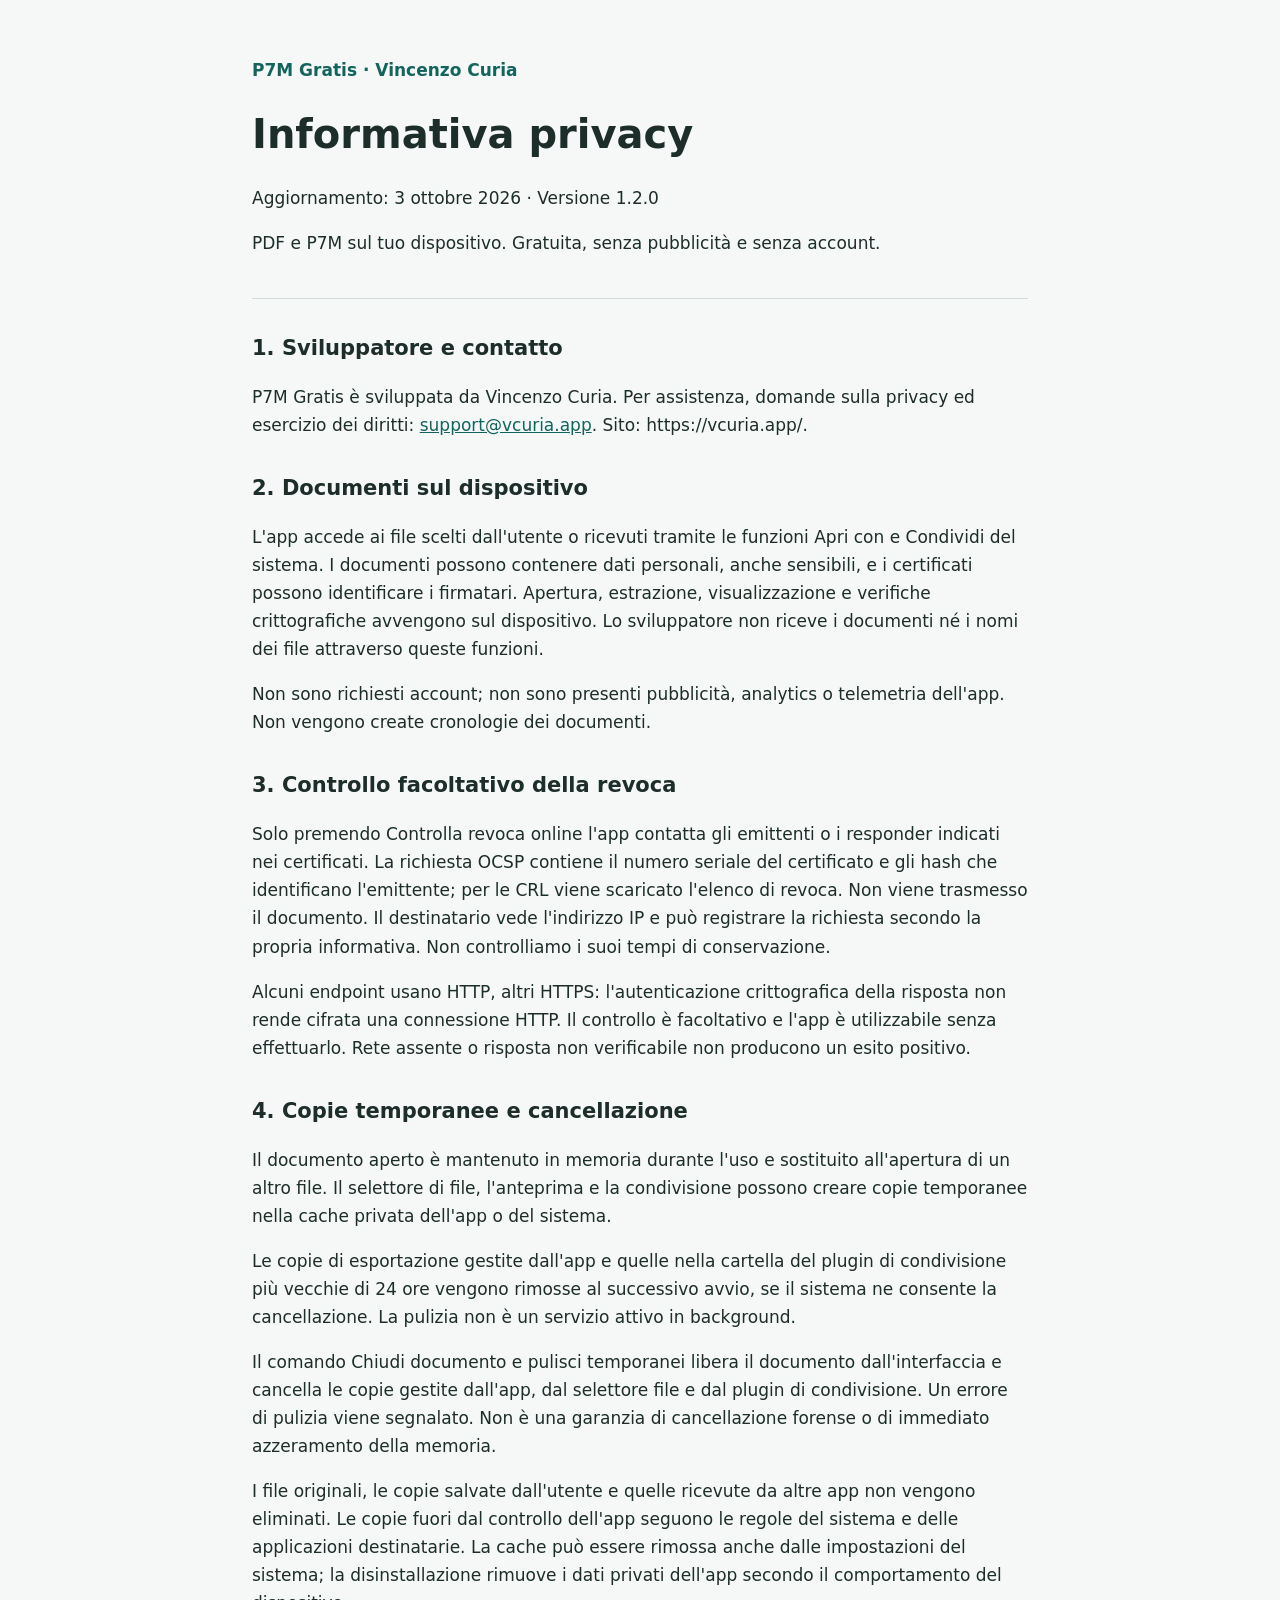
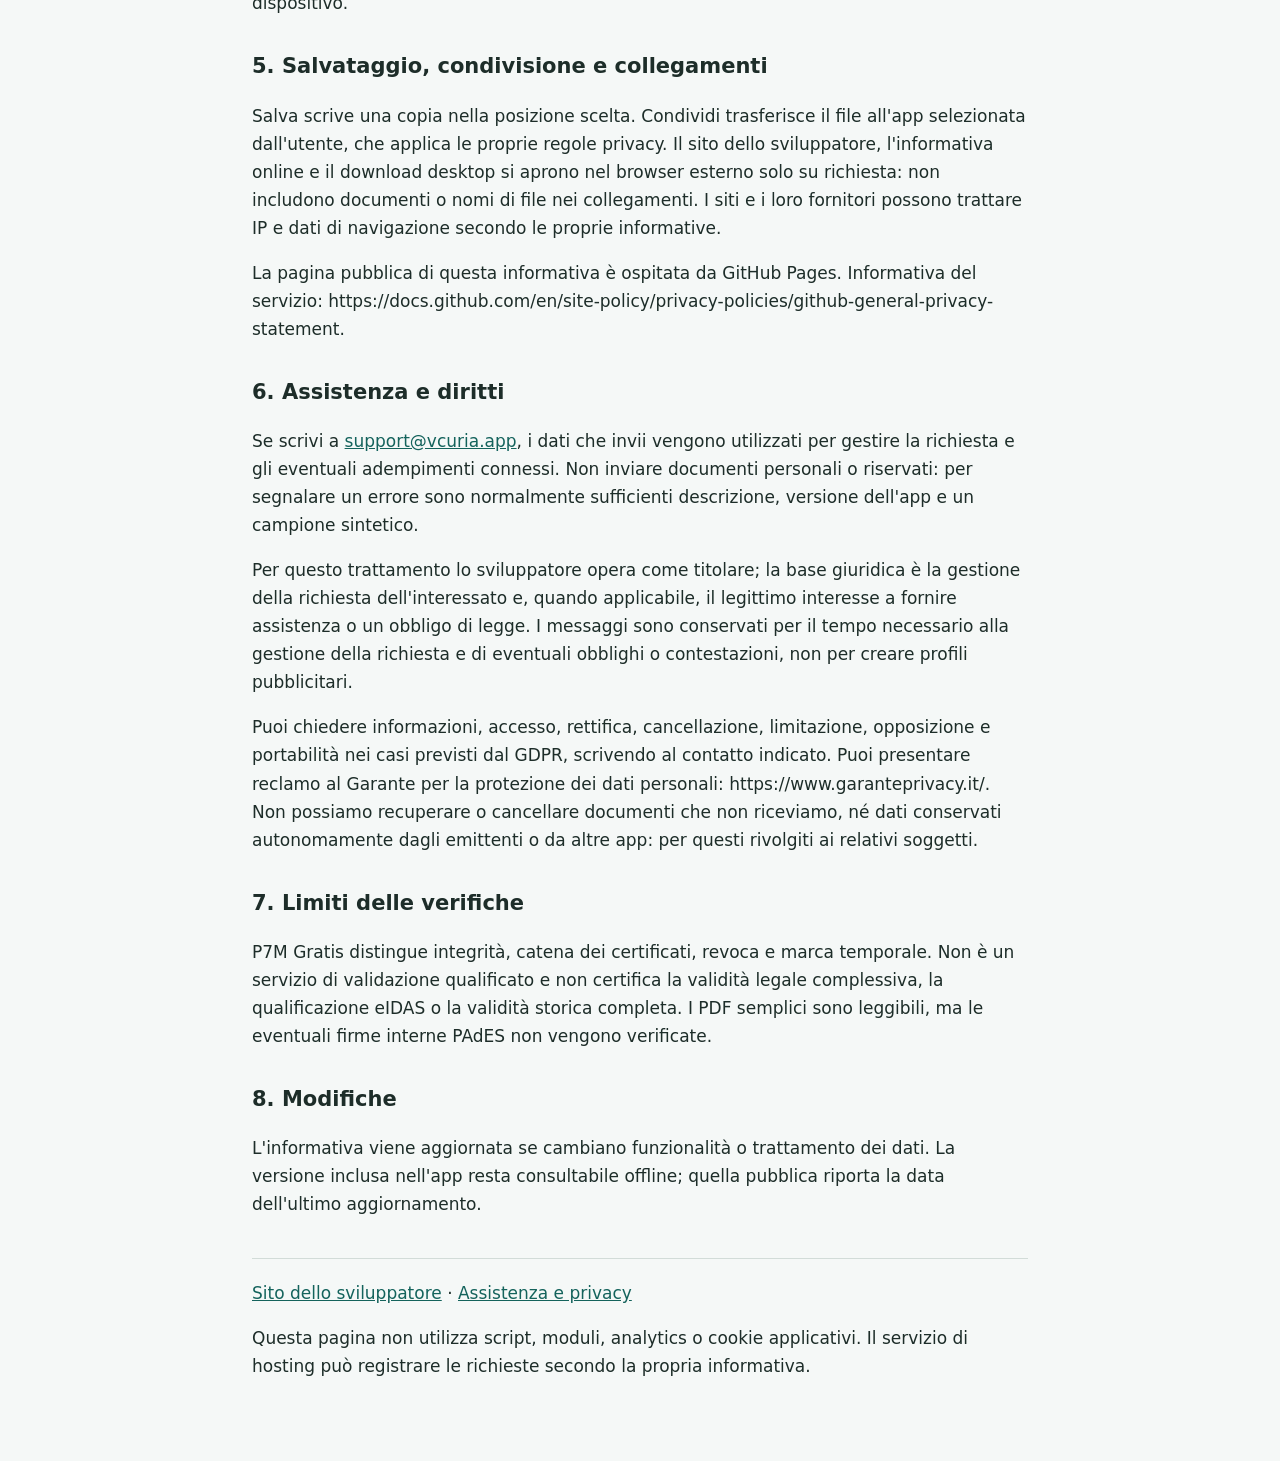
==== docs/index.html @ 818cdf2a "Prepare mobile 1.2.0 with offline guide, privacy, support and managed temporary files" ====
<!doctype html><html lang="it"><head><meta charset="utf-8"><meta name="viewport" content="width=device-width,initial-scale=1"><meta name="description" content="Informativa privacy di P7M Gratis: documenti sul dispositivo, revoca facoltativa e copie temporanee."><title>Privacy — P7M Gratis</title><style>:root{color-scheme:light dark}*{box-sizing:border-box}body{margin:0;background:light-dark(#f5f8f7,#111b19);color:light-dark(#1d2d29,#e5efeb);font:17px/1.65 system-ui,sans-serif}main{max-width:820px;margin:auto;padding:32px 22px 64px}header{padding:24px 0;border-bottom:1px solid #718e8544}h1{font-size:clamp(28px,6vw,40px);line-height:1.15}h2{font-size:21px;margin-top:32px}a{color:light-dark(#14635c,#8adbc7);overflow-wrap:anywhere}p{overflow-wrap:anywhere}.brand{font-weight:700;color:light-dark(#14635c,#8adbc7)}footer{margin-top:40px;border-top:1px solid #718e8544;padding-top:20px}</style></head><body><main><header><div class="brand">P7M Gratis · Vincenzo Curia</div><h1>Informativa privacy</h1><p>Aggiornamento: 3 ottobre 2026 · Versione 1.2.0</p><p>PDF e P7M sul tuo dispositivo. Gratuita, senza pubblicità e senza account.</p></header><section><h2>1. Sviluppatore e contatto</h2><p>P7M Gratis è sviluppata da Vincenzo Curia. Per assistenza, domande sulla privacy ed esercizio dei diritti: <a href="mailto:support@vcuria.app">support@vcuria.app</a>. Sito: https://vcuria.app/.</p></section>
<section><h2>2. Documenti sul dispositivo</h2><p>L&#x27;app accede ai file scelti dall&#x27;utente o ricevuti tramite le funzioni Apri con e Condividi del sistema. I documenti possono contenere dati personali, anche sensibili, e i certificati possono identificare i firmatari. Apertura, estrazione, visualizzazione e verifiche crittografiche avvengono sul dispositivo. Lo sviluppatore non riceve i documenti né i nomi dei file attraverso queste funzioni.</p><p>Non sono richiesti account; non sono presenti pubblicità, analytics o telemetria dell&#x27;app. Non vengono create cronologie dei documenti.</p></section>
<section><h2>3. Controllo facoltativo della revoca</h2><p>Solo premendo Controlla revoca online l&#x27;app contatta gli emittenti o i responder indicati nei certificati. La richiesta OCSP contiene il numero seriale del certificato e gli hash che identificano l&#x27;emittente; per le CRL viene scaricato l&#x27;elenco di revoca. Non viene trasmesso il documento. Il destinatario vede l&#x27;indirizzo IP e può registrare la richiesta secondo la propria informativa. Non controlliamo i suoi tempi di conservazione.</p><p>Alcuni endpoint usano HTTP, altri HTTPS: l&#x27;autenticazione crittografica della risposta non rende cifrata una connessione HTTP. Il controllo è facoltativo e l&#x27;app è utilizzabile senza effettuarlo. Rete assente o risposta non verificabile non producono un esito positivo.</p></section>
<section><h2>4. Copie temporanee e cancellazione</h2><p>Il documento aperto è mantenuto in memoria durante l&#x27;uso e sostituito all&#x27;apertura di un altro file. Il selettore di file, l&#x27;anteprima e la condivisione possono creare copie temporanee nella cache privata dell&#x27;app o del sistema.</p><p>Le copie di esportazione gestite dall&#x27;app e quelle nella cartella del plugin di condivisione più vecchie di 24 ore vengono rimosse al successivo avvio, se il sistema ne consente la cancellazione. La pulizia non è un servizio attivo in background.</p><p>Il comando Chiudi documento e pulisci temporanei libera il documento dall&#x27;interfaccia e cancella le copie gestite dall&#x27;app, dal selettore file e dal plugin di condivisione. Un errore di pulizia viene segnalato. Non è una garanzia di cancellazione forense o di immediato azzeramento della memoria.</p><p>I file originali, le copie salvate dall&#x27;utente e quelle ricevute da altre app non vengono eliminati. Le copie fuori dal controllo dell&#x27;app seguono le regole del sistema e delle applicazioni destinatarie. La cache può essere rimossa anche dalle impostazioni del sistema; la disinstallazione rimuove i dati privati dell&#x27;app secondo il comportamento del dispositivo.</p></section>
<section><h2>5. Salvataggio, condivisione e collegamenti</h2><p>Salva scrive una copia nella posizione scelta. Condividi trasferisce il file all&#x27;app selezionata dall&#x27;utente, che applica le proprie regole privacy. Il sito dello sviluppatore, l&#x27;informativa online e il download desktop si aprono nel browser esterno solo su richiesta: non includono documenti o nomi di file nei collegamenti. I siti e i loro fornitori possono trattare IP e dati di navigazione secondo le proprie informative.</p><p>La pagina pubblica di questa informativa è ospitata da GitHub Pages. Informativa del servizio: https://docs.github.com/en/site-policy/privacy-policies/github-general-privacy-statement.</p></section>
<section><h2>6. Assistenza e diritti</h2><p>Se scrivi a <a href="mailto:support@vcuria.app">support@vcuria.app</a>, i dati che invii vengono utilizzati per gestire la richiesta e gli eventuali adempimenti connessi. Non inviare documenti personali o riservati: per segnalare un errore sono normalmente sufficienti descrizione, versione dell&#x27;app e un campione sintetico.</p><p>Per questo trattamento lo sviluppatore opera come titolare; la base giuridica è la gestione della richiesta dell&#x27;interessato e, quando applicabile, il legittimo interesse a fornire assistenza o un obbligo di legge. I messaggi sono conservati per il tempo necessario alla gestione della richiesta e di eventuali obblighi o contestazioni, non per creare profili pubblicitari.</p><p>Puoi chiedere informazioni, accesso, rettifica, cancellazione, limitazione, opposizione e portabilità nei casi previsti dal GDPR, scrivendo al contatto indicato. Puoi presentare reclamo al Garante per la protezione dei dati personali: https://www.garanteprivacy.it/. Non possiamo recuperare o cancellare documenti che non riceviamo, né dati conservati autonomamente dagli emittenti o da altre app: per questi rivolgiti ai relativi soggetti.</p></section>
<section><h2>7. Limiti delle verifiche</h2><p>P7M Gratis distingue integrità, catena dei certificati, revoca e marca temporale. Non è un servizio di validazione qualificato e non certifica la validità legale complessiva, la qualificazione eIDAS o la validità storica completa. I PDF semplici sono leggibili, ma le eventuali firme interne PAdES non vengono verificate.</p></section>
<section><h2>8. Modifiche</h2><p>L&#x27;informativa viene aggiornata se cambiano funzionalità o trattamento dei dati. La versione inclusa nell&#x27;app resta consultabile offline; quella pubblica riporta la data dell&#x27;ultimo aggiornamento.</p><p></p></section><footer><a href="https://vcuria.app/">Sito dello sviluppatore</a> · <a href="mailto:support@vcuria.app">Assistenza e privacy</a><p>Questa pagina non utilizza script, moduli, analytics o cookie applicativi. Il servizio di hosting può registrare le richieste secondo la propria informativa.</p></footer></main></body></html>
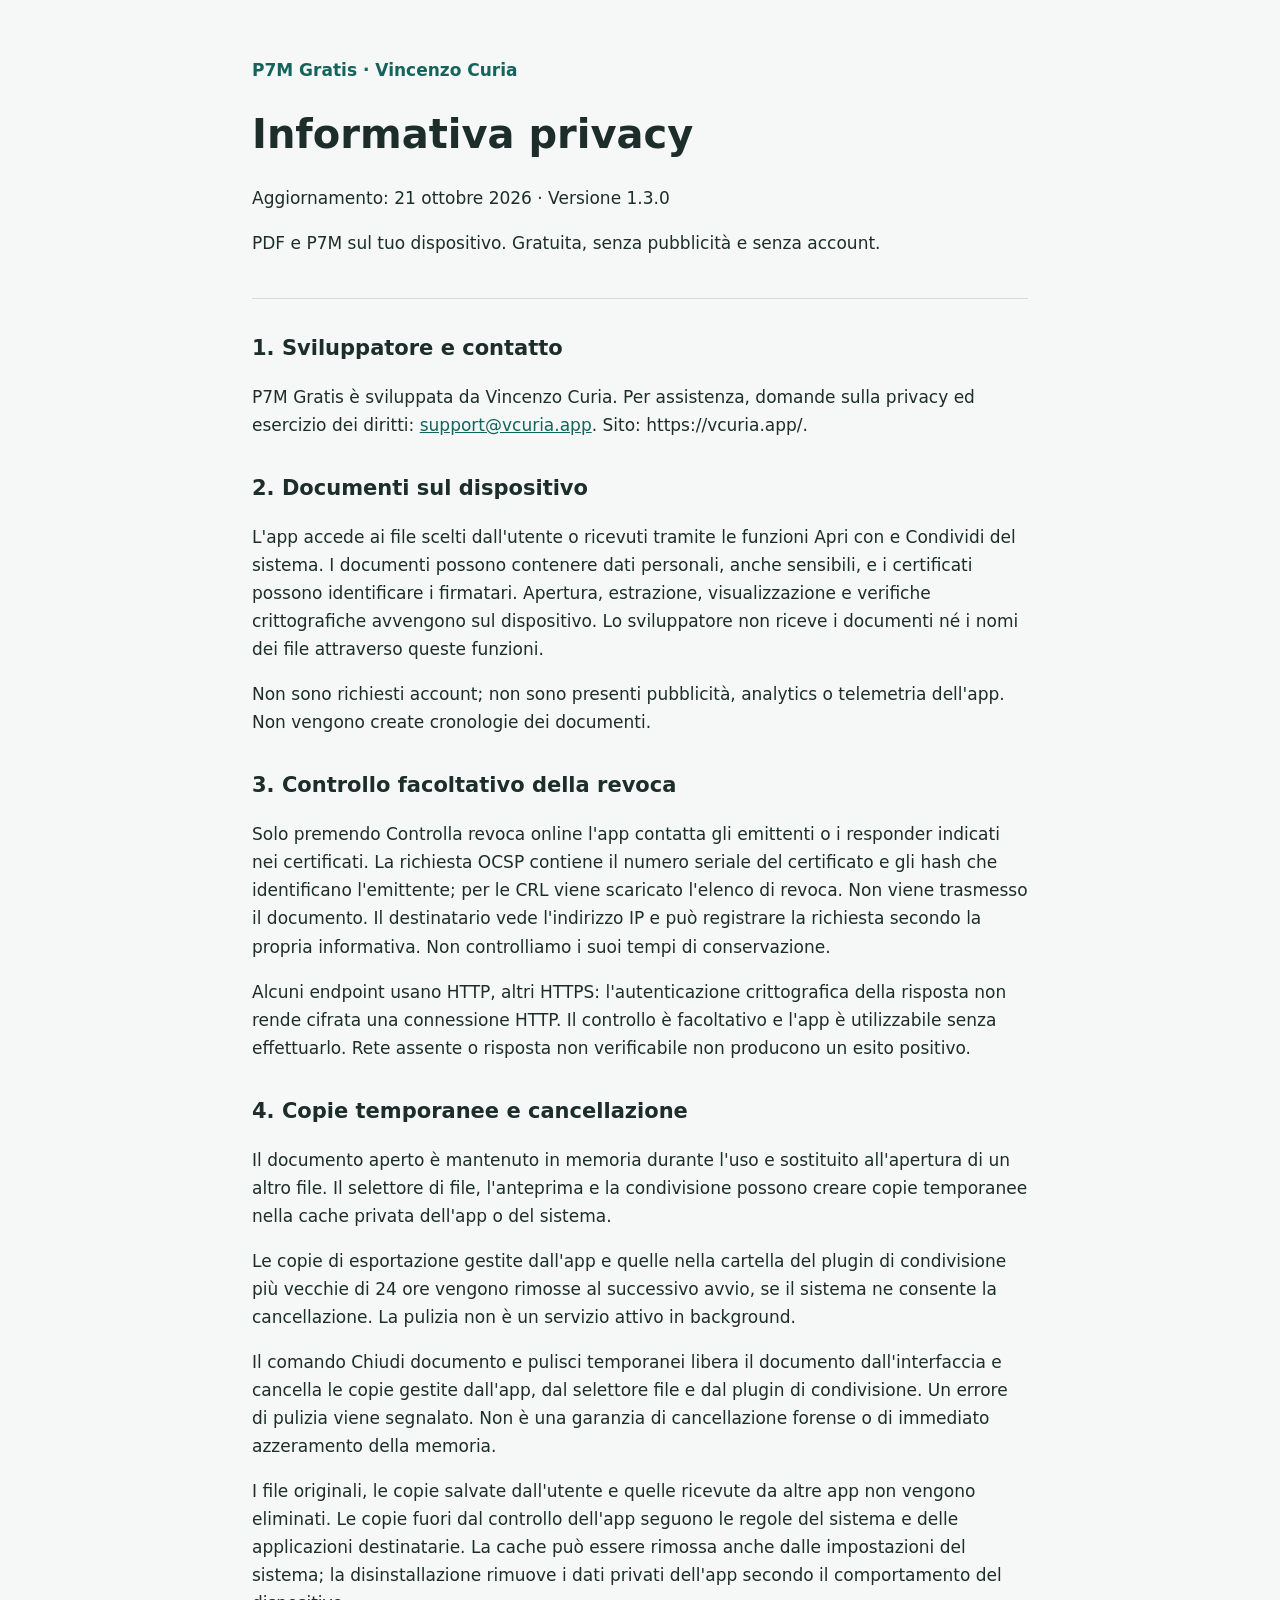
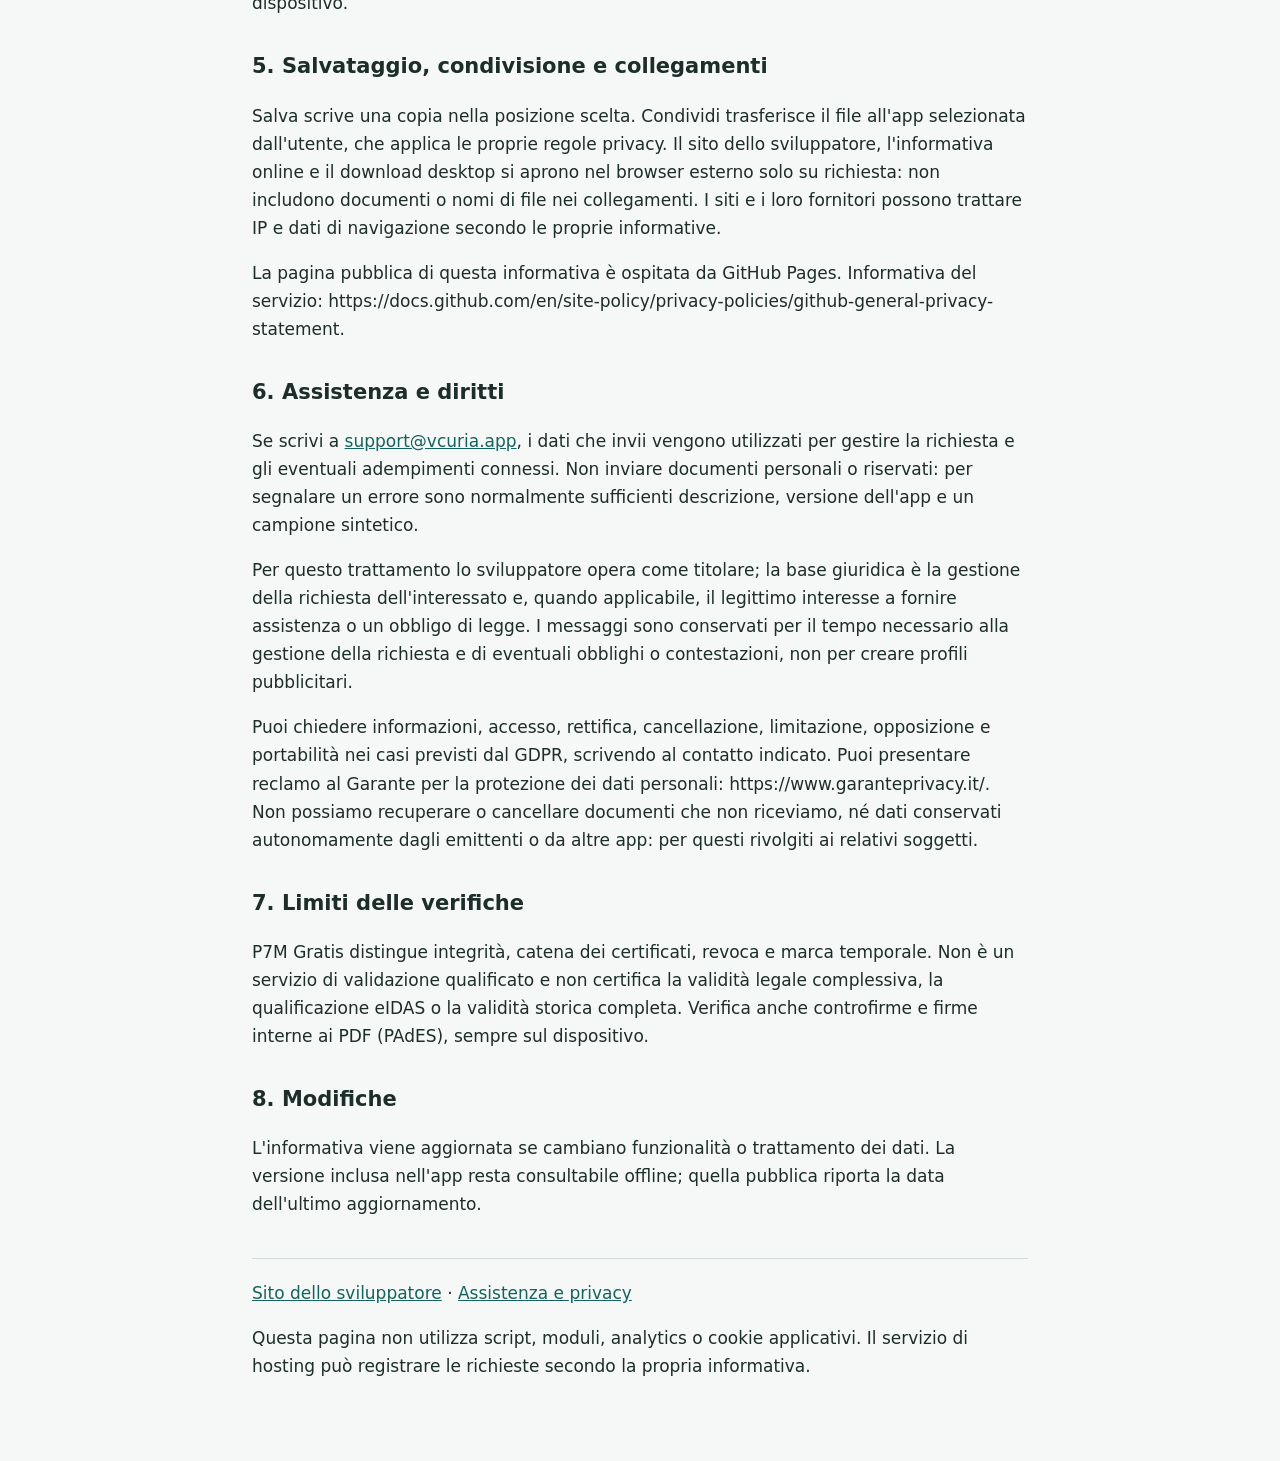
==== commit 20de0d31: "Privacy e pagine pubbliche aggiornate alla versione 1.3.0 con verifica PAdES e controfirme Co-Author" ====
--- a/docs/index.html
+++ b/docs/index.html
@@ -1,8 +1,8 @@
-<!doctype html><html lang="it"><head><meta charset="utf-8"><meta name="viewport" content="width=device-width,initial-scale=1"><meta name="description" content="Informativa privacy di P7M Gratis: documenti sul dispositivo, revoca facoltativa e copie temporanee."><title>Privacy — P7M Gratis</title><style>:root{color-scheme:light dark}*{box-sizing:border-box}body{margin:0;background:light-dark(#f5f8f7,#111b19);color:light-dark(#1d2d29,#e5efeb);font:17px/1.65 system-ui,sans-serif}main{max-width:820px;margin:auto;padding:32px 22px 64px}header{padding:24px 0;border-bottom:1px solid #718e8544}h1{font-size:clamp(28px,6vw,40px);line-height:1.15}h2{font-size:21px;margin-top:32px}a{color:light-dark(#14635c,#8adbc7);overflow-wrap:anywhere}p{overflow-wrap:anywhere}.brand{font-weight:700;color:light-dark(#14635c,#8adbc7)}footer{margin-top:40px;border-top:1px solid #718e8544;padding-top:20px}</style></head><body><main><header><div class="brand">P7M Gratis · Vincenzo Curia</div><h1>Informativa privacy</h1><p>Aggiornamento: 3 ottobre 2026 · Versione 1.2.0</p><p>PDF e P7M sul tuo dispositivo. Gratuita, senza pubblicità e senza account.</p></header><section><h2>1. Sviluppatore e contatto</h2><p>P7M Gratis è sviluppata da Vincenzo Curia. Per assistenza, domande sulla privacy ed esercizio dei diritti: <a href="mailto:support@vcuria.app">support@vcuria.app</a>. Sito: https://vcuria.app/.</p></section>
+<!doctype html><html lang="it"><head><meta charset="utf-8"><meta name="viewport" content="width=device-width,initial-scale=1"><meta name="description" content="Informativa privacy di P7M Gratis: documenti sul dispositivo, revoca facoltativa e copie temporanee."><title>Privacy — P7M Gratis</title><style>:root{color-scheme:light dark}*{box-sizing:border-box}body{margin:0;background:light-dark(#f5f8f7,#111b19);color:light-dark(#1d2d29,#e5efeb);font:17px/1.65 system-ui,sans-serif}main{max-width:820px;margin:auto;padding:32px 22px 64px}header{padding:24px 0;border-bottom:1px solid #718e8544}h1{font-size:clamp(28px,6vw,40px);line-height:1.15}h2{font-size:21px;margin-top:32px}a{color:light-dark(#14635c,#8adbc7);overflow-wrap:anywhere}p{overflow-wrap:anywhere}.brand{font-weight:700;color:light-dark(#14635c,#8adbc7)}footer{margin-top:40px;border-top:1px solid #718e8544;padding-top:20px}</style></head><body><main><header><div class="brand">P7M Gratis · Vincenzo Curia</div><h1>Informativa privacy</h1><p>Aggiornamento: 21 ottobre 2026 · Versione 1.3.0</p><p>PDF e P7M sul tuo dispositivo. Gratuita, senza pubblicità e senza account.</p></header><section><h2>1. Sviluppatore e contatto</h2><p>P7M Gratis è sviluppata da Vincenzo Curia. Per assistenza, domande sulla privacy ed esercizio dei diritti: <a href="mailto:support@vcuria.app">support@vcuria.app</a>. Sito: https://vcuria.app/.</p></section>
 <section><h2>2. Documenti sul dispositivo</h2><p>L&#x27;app accede ai file scelti dall&#x27;utente o ricevuti tramite le funzioni Apri con e Condividi del sistema. I documenti possono contenere dati personali, anche sensibili, e i certificati possono identificare i firmatari. Apertura, estrazione, visualizzazione e verifiche crittografiche avvengono sul dispositivo. Lo sviluppatore non riceve i documenti né i nomi dei file attraverso queste funzioni.</p><p>Non sono richiesti account; non sono presenti pubblicità, analytics o telemetria dell&#x27;app. Non vengono create cronologie dei documenti.</p></section>
 <section><h2>3. Controllo facoltativo della revoca</h2><p>Solo premendo Controlla revoca online l&#x27;app contatta gli emittenti o i responder indicati nei certificati. La richiesta OCSP contiene il numero seriale del certificato e gli hash che identificano l&#x27;emittente; per le CRL viene scaricato l&#x27;elenco di revoca. Non viene trasmesso il documento. Il destinatario vede l&#x27;indirizzo IP e può registrare la richiesta secondo la propria informativa. Non controlliamo i suoi tempi di conservazione.</p><p>Alcuni endpoint usano HTTP, altri HTTPS: l&#x27;autenticazione crittografica della risposta non rende cifrata una connessione HTTP. Il controllo è facoltativo e l&#x27;app è utilizzabile senza effettuarlo. Rete assente o risposta non verificabile non producono un esito positivo.</p></section>
 <section><h2>4. Copie temporanee e cancellazione</h2><p>Il documento aperto è mantenuto in memoria durante l&#x27;uso e sostituito all&#x27;apertura di un altro file. Il selettore di file, l&#x27;anteprima e la condivisione possono creare copie temporanee nella cache privata dell&#x27;app o del sistema.</p><p>Le copie di esportazione gestite dall&#x27;app e quelle nella cartella del plugin di condivisione più vecchie di 24 ore vengono rimosse al successivo avvio, se il sistema ne consente la cancellazione. La pulizia non è un servizio attivo in background.</p><p>Il comando Chiudi documento e pulisci temporanei libera il documento dall&#x27;interfaccia e cancella le copie gestite dall&#x27;app, dal selettore file e dal plugin di condivisione. Un errore di pulizia viene segnalato. Non è una garanzia di cancellazione forense o di immediato azzeramento della memoria.</p><p>I file originali, le copie salvate dall&#x27;utente e quelle ricevute da altre app non vengono eliminati. Le copie fuori dal controllo dell&#x27;app seguono le regole del sistema e delle applicazioni destinatarie. La cache può essere rimossa anche dalle impostazioni del sistema; la disinstallazione rimuove i dati privati dell&#x27;app secondo il comportamento del dispositivo.</p></section>
 <section><h2>5. Salvataggio, condivisione e collegamenti</h2><p>Salva scrive una copia nella posizione scelta. Condividi trasferisce il file all&#x27;app selezionata dall&#x27;utente, che applica le proprie regole privacy. Il sito dello sviluppatore, l&#x27;informativa online e il download desktop si aprono nel browser esterno solo su richiesta: non includono documenti o nomi di file nei collegamenti. I siti e i loro fornitori possono trattare IP e dati di navigazione secondo le proprie informative.</p><p>La pagina pubblica di questa informativa è ospitata da GitHub Pages. Informativa del servizio: https://docs.github.com/en/site-policy/privacy-policies/github-general-privacy-statement.</p></section>
 <section><h2>6. Assistenza e diritti</h2><p>Se scrivi a <a href="mailto:support@vcuria.app">support@vcuria.app</a>, i dati che invii vengono utilizzati per gestire la richiesta e gli eventuali adempimenti connessi. Non inviare documenti personali o riservati: per segnalare un errore sono normalmente sufficienti descrizione, versione dell&#x27;app e un campione sintetico.</p><p>Per questo trattamento lo sviluppatore opera come titolare; la base giuridica è la gestione della richiesta dell&#x27;interessato e, quando applicabile, il legittimo interesse a fornire assistenza o un obbligo di legge. I messaggi sono conservati per il tempo necessario alla gestione della richiesta e di eventuali obblighi o contestazioni, non per creare profili pubblicitari.</p><p>Puoi chiedere informazioni, accesso, rettifica, cancellazione, limitazione, opposizione e portabilità nei casi previsti dal GDPR, scrivendo al contatto indicato. Puoi presentare reclamo al Garante per la protezione dei dati personali: https://www.garanteprivacy.it/. Non possiamo recuperare o cancellare documenti che non riceviamo, né dati conservati autonomamente dagli emittenti o da altre app: per questi rivolgiti ai relativi soggetti.</p></section>
-<section><h2>7. Limiti delle verifiche</h2><p>P7M Gratis distingue integrità, catena dei certificati, revoca e marca temporale. Non è un servizio di validazione qualificato e non certifica la validità legale complessiva, la qualificazione eIDAS o la validità storica completa. I PDF semplici sono leggibili, ma le eventuali firme interne PAdES non vengono verificate.</p></section>
+<section><h2>7. Limiti delle verifiche</h2><p>P7M Gratis distingue integrità, catena dei certificati, revoca e marca temporale. Non è un servizio di validazione qualificato e non certifica la validità legale complessiva, la qualificazione eIDAS o la validità storica completa. Verifica anche controfirme e firme interne ai PDF (PAdES), sempre sul dispositivo.</p></section>
 <section><h2>8. Modifiche</h2><p>L&#x27;informativa viene aggiornata se cambiano funzionalità o trattamento dei dati. La versione inclusa nell&#x27;app resta consultabile offline; quella pubblica riporta la data dell&#x27;ultimo aggiornamento.</p><p></p></section><footer><a href="https://vcuria.app/">Sito dello sviluppatore</a> · <a href="mailto:support@vcuria.app">Assistenza e privacy</a><p>Questa pagina non utilizza script, moduli, analytics o cookie applicativi. Il servizio di hosting può registrare le richieste secondo la propria informativa.</p></footer></main></body></html>
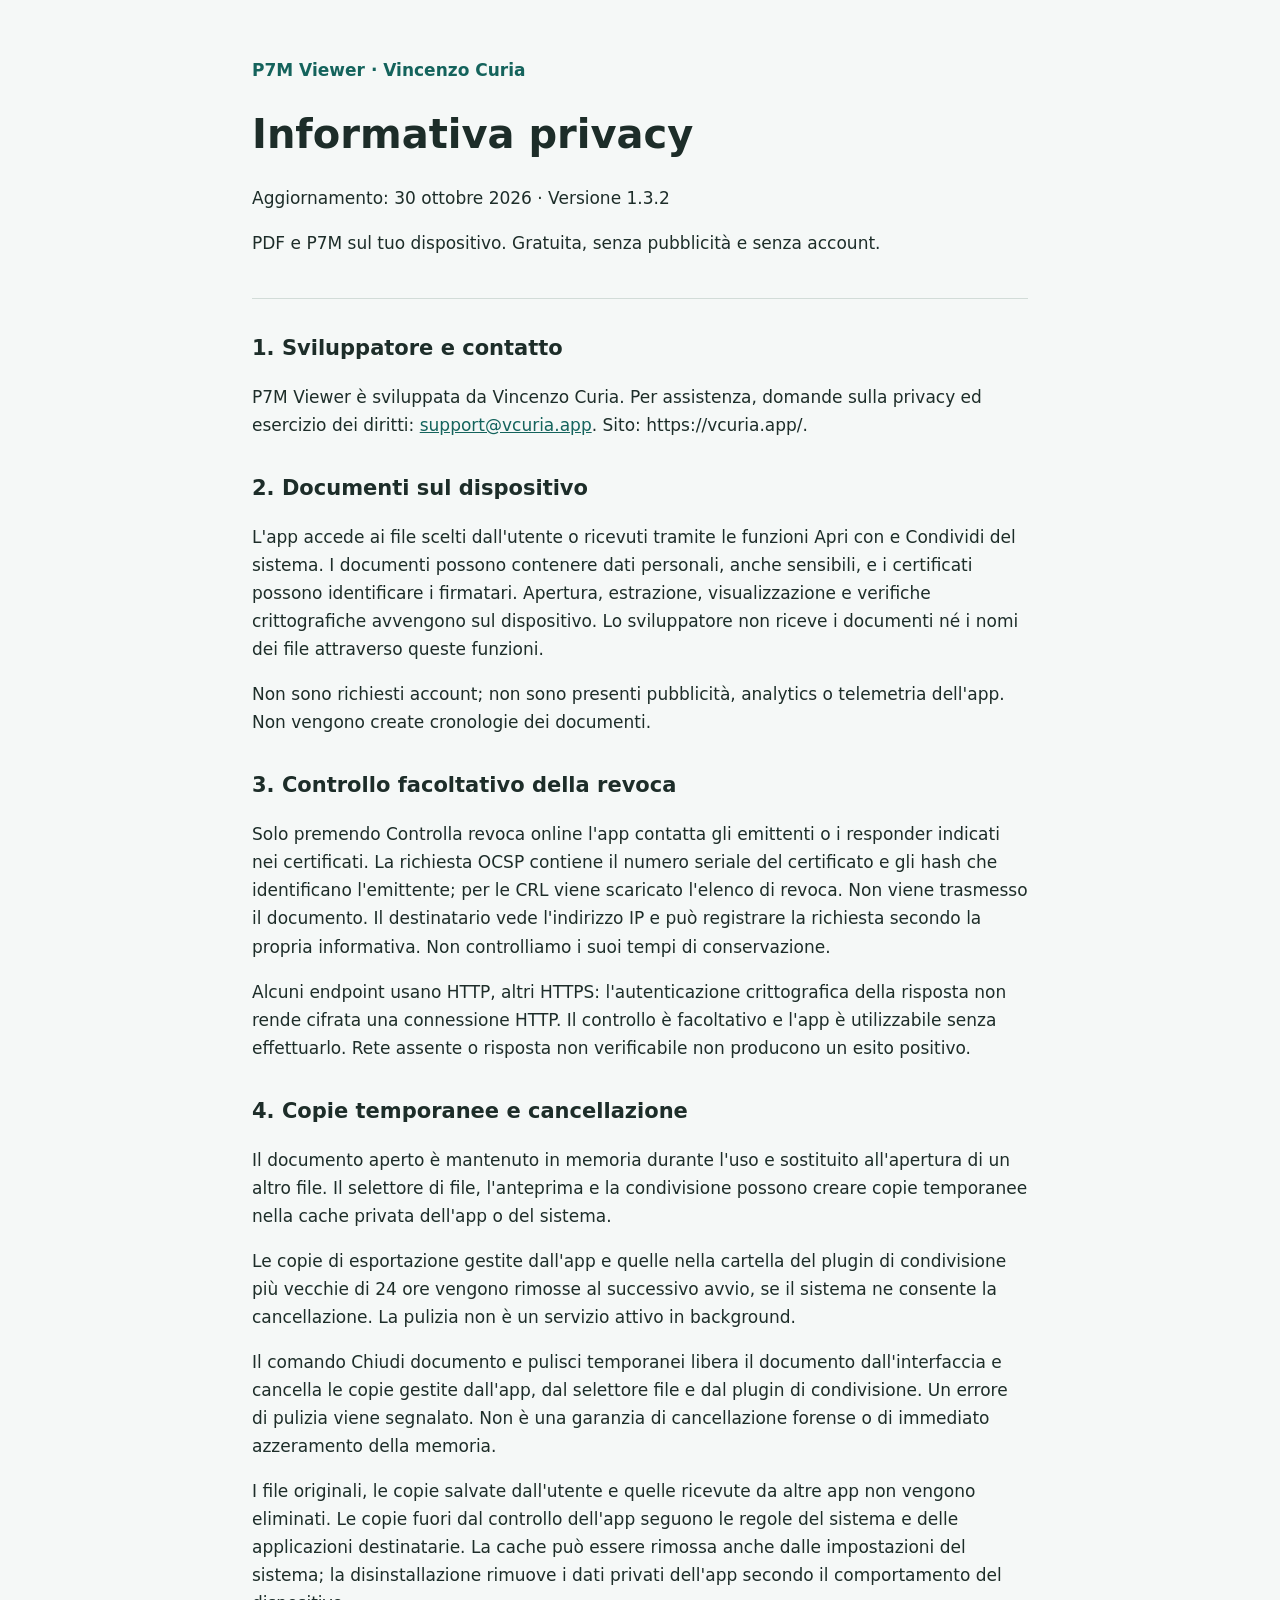
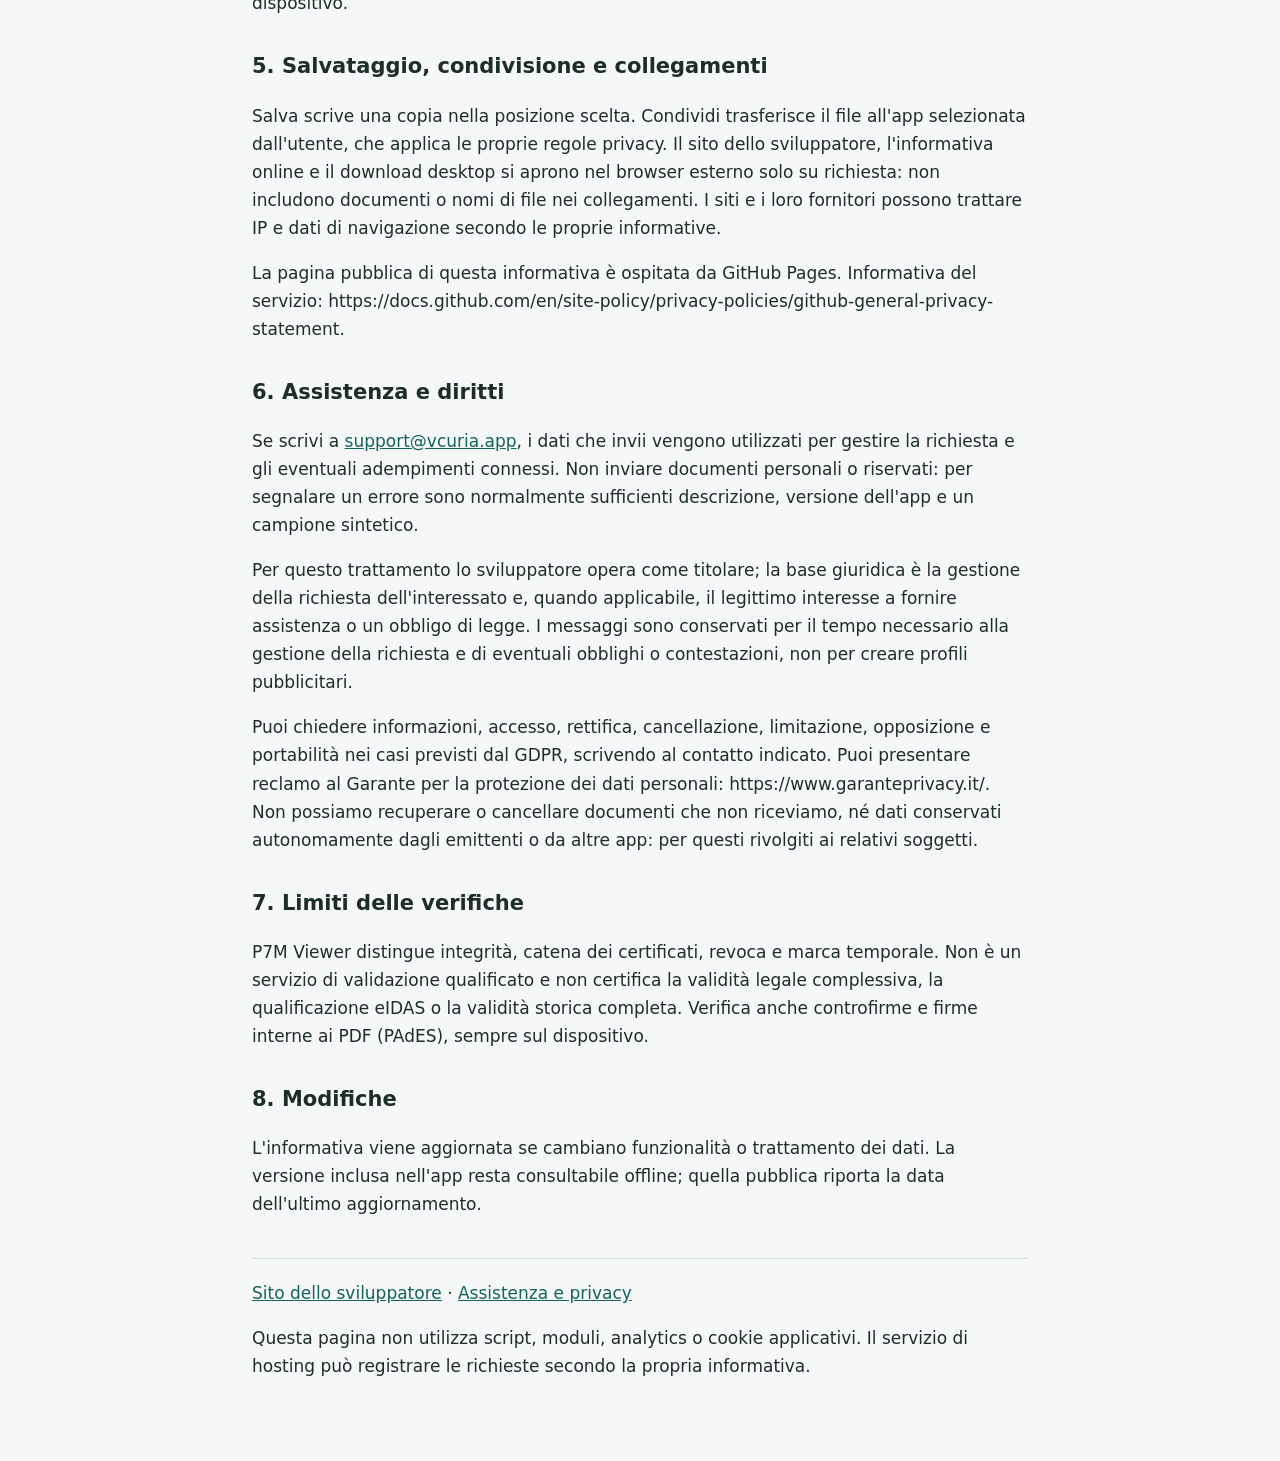
==== commit db868df5: "Android 1.3.2: rinomina l'app in P7M Viewer per le norme Google Play sui metadati Google Play ha rim" ====
--- a/docs/index.html
+++ b/docs/index.html
@@ -1,8 +1,8 @@
-<!doctype html><html lang="it"><head><meta charset="utf-8"><meta name="viewport" content="width=device-width,initial-scale=1"><meta name="description" content="Informativa privacy di P7M Gratis: documenti sul dispositivo, revoca facoltativa e copie temporanee."><title>Privacy — P7M Gratis</title><style>:root{color-scheme:light dark}*{box-sizing:border-box}body{margin:0;background:light-dark(#f5f8f7,#111b19);color:light-dark(#1d2d29,#e5efeb);font:17px/1.65 system-ui,sans-serif}main{max-width:820px;margin:auto;padding:32px 22px 64px}header{padding:24px 0;border-bottom:1px solid #718e8544}h1{font-size:clamp(28px,6vw,40px);line-height:1.15}h2{font-size:21px;margin-top:32px}a{color:light-dark(#14635c,#8adbc7);overflow-wrap:anywhere}p{overflow-wrap:anywhere}.brand{font-weight:700;color:light-dark(#14635c,#8adbc7)}footer{margin-top:40px;border-top:1px solid #718e8544;padding-top:20px}</style></head><body><main><header><div class="brand">P7M Gratis · Vincenzo Curia</div><h1>Informativa privacy</h1><p>Aggiornamento: 21 ottobre 2026 · Versione 1.3.0</p><p>PDF e P7M sul tuo dispositivo. Gratuita, senza pubblicità e senza account.</p></header><section><h2>1. Sviluppatore e contatto</h2><p>P7M Gratis è sviluppata da Vincenzo Curia. Per assistenza, domande sulla privacy ed esercizio dei diritti: <a href="mailto:support@vcuria.app">support@vcuria.app</a>. Sito: https://vcuria.app/.</p></section>
+<!doctype html><html lang="it"><head><meta charset="utf-8"><meta name="viewport" content="width=device-width,initial-scale=1"><meta name="description" content="Informativa privacy di P7M Viewer: documenti sul dispositivo, revoca facoltativa e copie temporanee."><title>Privacy — P7M Viewer</title><style>:root{color-scheme:light dark}*{box-sizing:border-box}body{margin:0;background:light-dark(#f5f8f7,#111b19);color:light-dark(#1d2d29,#e5efeb);font:17px/1.65 system-ui,sans-serif}main{max-width:820px;margin:auto;padding:32px 22px 64px}header{padding:24px 0;border-bottom:1px solid #718e8544}h1{font-size:clamp(28px,6vw,40px);line-height:1.15}h2{font-size:21px;margin-top:32px}a{color:light-dark(#14635c,#8adbc7);overflow-wrap:anywhere}p{overflow-wrap:anywhere}.brand{font-weight:700;color:light-dark(#14635c,#8adbc7)}footer{margin-top:40px;border-top:1px solid #718e8544;padding-top:20px}</style></head><body><main><header><div class="brand">P7M Viewer · Vincenzo Curia</div><h1>Informativa privacy</h1><p>Aggiornamento: 30 ottobre 2026 · Versione 1.3.2</p><p>PDF e P7M sul tuo dispositivo. Gratuita, senza pubblicità e senza account.</p></header><section><h2>1. Sviluppatore e contatto</h2><p>P7M Viewer è sviluppata da Vincenzo Curia. Per assistenza, domande sulla privacy ed esercizio dei diritti: <a href="mailto:support@vcuria.app">support@vcuria.app</a>. Sito: https://vcuria.app/.</p></section>
 <section><h2>2. Documenti sul dispositivo</h2><p>L&#x27;app accede ai file scelti dall&#x27;utente o ricevuti tramite le funzioni Apri con e Condividi del sistema. I documenti possono contenere dati personali, anche sensibili, e i certificati possono identificare i firmatari. Apertura, estrazione, visualizzazione e verifiche crittografiche avvengono sul dispositivo. Lo sviluppatore non riceve i documenti né i nomi dei file attraverso queste funzioni.</p><p>Non sono richiesti account; non sono presenti pubblicità, analytics o telemetria dell&#x27;app. Non vengono create cronologie dei documenti.</p></section>
 <section><h2>3. Controllo facoltativo della revoca</h2><p>Solo premendo Controlla revoca online l&#x27;app contatta gli emittenti o i responder indicati nei certificati. La richiesta OCSP contiene il numero seriale del certificato e gli hash che identificano l&#x27;emittente; per le CRL viene scaricato l&#x27;elenco di revoca. Non viene trasmesso il documento. Il destinatario vede l&#x27;indirizzo IP e può registrare la richiesta secondo la propria informativa. Non controlliamo i suoi tempi di conservazione.</p><p>Alcuni endpoint usano HTTP, altri HTTPS: l&#x27;autenticazione crittografica della risposta non rende cifrata una connessione HTTP. Il controllo è facoltativo e l&#x27;app è utilizzabile senza effettuarlo. Rete assente o risposta non verificabile non producono un esito positivo.</p></section>
 <section><h2>4. Copie temporanee e cancellazione</h2><p>Il documento aperto è mantenuto in memoria durante l&#x27;uso e sostituito all&#x27;apertura di un altro file. Il selettore di file, l&#x27;anteprima e la condivisione possono creare copie temporanee nella cache privata dell&#x27;app o del sistema.</p><p>Le copie di esportazione gestite dall&#x27;app e quelle nella cartella del plugin di condivisione più vecchie di 24 ore vengono rimosse al successivo avvio, se il sistema ne consente la cancellazione. La pulizia non è un servizio attivo in background.</p><p>Il comando Chiudi documento e pulisci temporanei libera il documento dall&#x27;interfaccia e cancella le copie gestite dall&#x27;app, dal selettore file e dal plugin di condivisione. Un errore di pulizia viene segnalato. Non è una garanzia di cancellazione forense o di immediato azzeramento della memoria.</p><p>I file originali, le copie salvate dall&#x27;utente e quelle ricevute da altre app non vengono eliminati. Le copie fuori dal controllo dell&#x27;app seguono le regole del sistema e delle applicazioni destinatarie. La cache può essere rimossa anche dalle impostazioni del sistema; la disinstallazione rimuove i dati privati dell&#x27;app secondo il comportamento del dispositivo.</p></section>
 <section><h2>5. Salvataggio, condivisione e collegamenti</h2><p>Salva scrive una copia nella posizione scelta. Condividi trasferisce il file all&#x27;app selezionata dall&#x27;utente, che applica le proprie regole privacy. Il sito dello sviluppatore, l&#x27;informativa online e il download desktop si aprono nel browser esterno solo su richiesta: non includono documenti o nomi di file nei collegamenti. I siti e i loro fornitori possono trattare IP e dati di navigazione secondo le proprie informative.</p><p>La pagina pubblica di questa informativa è ospitata da GitHub Pages. Informativa del servizio: https://docs.github.com/en/site-policy/privacy-policies/github-general-privacy-statement.</p></section>
 <section><h2>6. Assistenza e diritti</h2><p>Se scrivi a <a href="mailto:support@vcuria.app">support@vcuria.app</a>, i dati che invii vengono utilizzati per gestire la richiesta e gli eventuali adempimenti connessi. Non inviare documenti personali o riservati: per segnalare un errore sono normalmente sufficienti descrizione, versione dell&#x27;app e un campione sintetico.</p><p>Per questo trattamento lo sviluppatore opera come titolare; la base giuridica è la gestione della richiesta dell&#x27;interessato e, quando applicabile, il legittimo interesse a fornire assistenza o un obbligo di legge. I messaggi sono conservati per il tempo necessario alla gestione della richiesta e di eventuali obblighi o contestazioni, non per creare profili pubblicitari.</p><p>Puoi chiedere informazioni, accesso, rettifica, cancellazione, limitazione, opposizione e portabilità nei casi previsti dal GDPR, scrivendo al contatto indicato. Puoi presentare reclamo al Garante per la protezione dei dati personali: https://www.garanteprivacy.it/. Non possiamo recuperare o cancellare documenti che non riceviamo, né dati conservati autonomamente dagli emittenti o da altre app: per questi rivolgiti ai relativi soggetti.</p></section>
-<section><h2>7. Limiti delle verifiche</h2><p>P7M Gratis distingue integrità, catena dei certificati, revoca e marca temporale. Non è un servizio di validazione qualificato e non certifica la validità legale complessiva, la qualificazione eIDAS o la validità storica completa. Verifica anche controfirme e firme interne ai PDF (PAdES), sempre sul dispositivo.</p></section>
+<section><h2>7. Limiti delle verifiche</h2><p>P7M Viewer distingue integrità, catena dei certificati, revoca e marca temporale. Non è un servizio di validazione qualificato e non certifica la validità legale complessiva, la qualificazione eIDAS o la validità storica completa. Verifica anche controfirme e firme interne ai PDF (PAdES), sempre sul dispositivo.</p></section>
 <section><h2>8. Modifiche</h2><p>L&#x27;informativa viene aggiornata se cambiano funzionalità o trattamento dei dati. La versione inclusa nell&#x27;app resta consultabile offline; quella pubblica riporta la data dell&#x27;ultimo aggiornamento.</p><p></p></section><footer><a href="https://vcuria.app/">Sito dello sviluppatore</a> · <a href="mailto:support@vcuria.app">Assistenza e privacy</a><p>Questa pagina non utilizza script, moduli, analytics o cookie applicativi. Il servizio di hosting può registrare le richieste secondo la propria informativa.</p></footer></main></body></html>
